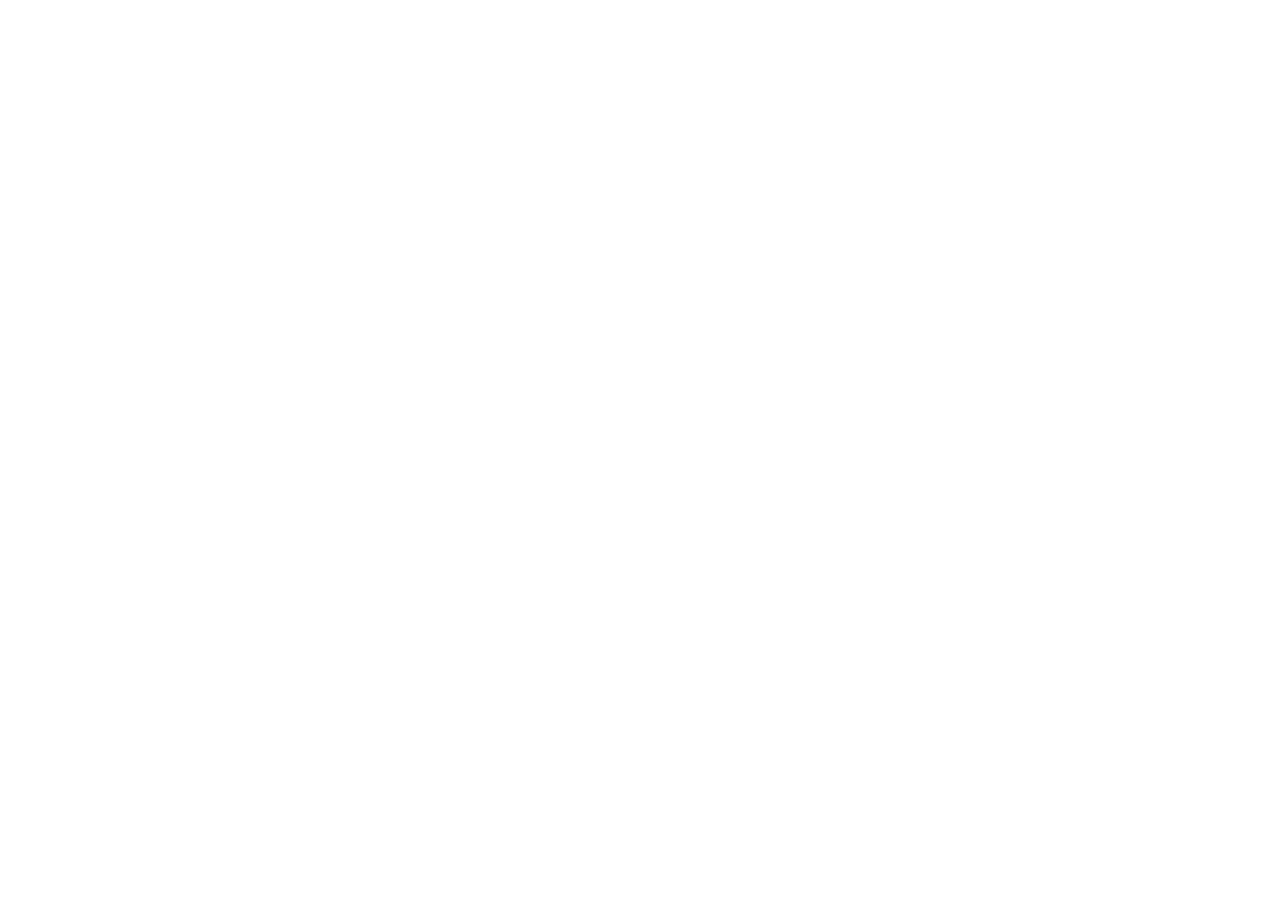
==== index.html @ 88612190 "[REFACTOR] Create HTML structure close #11" ====
<!DOCTYPE html>
<html lang="en">
  <head>
    <meta charset="UTF-8" />
    <meta name="viewport" content="width=device-width, initial-scale=1.0" />
    <meta name="author" content="Team 2 TomorrowDevs" />
    <meta
      name="keywords"
      content="image, categories, image categorizer, cat, jpg, png, images, browse images"
    />
    <meta
      name="description"
      content="Upload your photos, and let CAT.Image analyze it."
    />
    <!-- OG Tags -->
    <meta property="og:locale" content="en" />
    <meta property="og:type" content="article" />
    <meta property="og:title" content="Cat.Image | The image categorizer" />
    <meta
      property="og:description"
      content="Upload your photos, and let CAT.Image analyze it."
    />
    <meta property="og:url" content="#" />
    <meta
      property="og:image"
      content="assets/images/graphics/app_manifest.jpg"
    />
    <meta property="og:site_name" content="Cat.Image | The image categorizer" />
    <!-- Twitter Card -->
    <meta name="twitter:card" content="large_image" />
    <meta name="twitter:site" content="@TomorrowDevs" />
    <meta name="twitter:creator" content="@TomorrowDevs" />
    <meta http-equiv="X-UA-Compatible" content="ie=edge" />
    <meta charset="UTF-8" />
    <link rel="canonical" href="#" />
    <link rel="icon" href="assets/icons/logo.svg" />
    <link rel="preload" href="css/main.css" as="style" />
    <link rel="stylesheet" href="css/main.css" />
    <title>Cat.Image | The image categorizer</title>
  </head>
  <body></body>
</html>
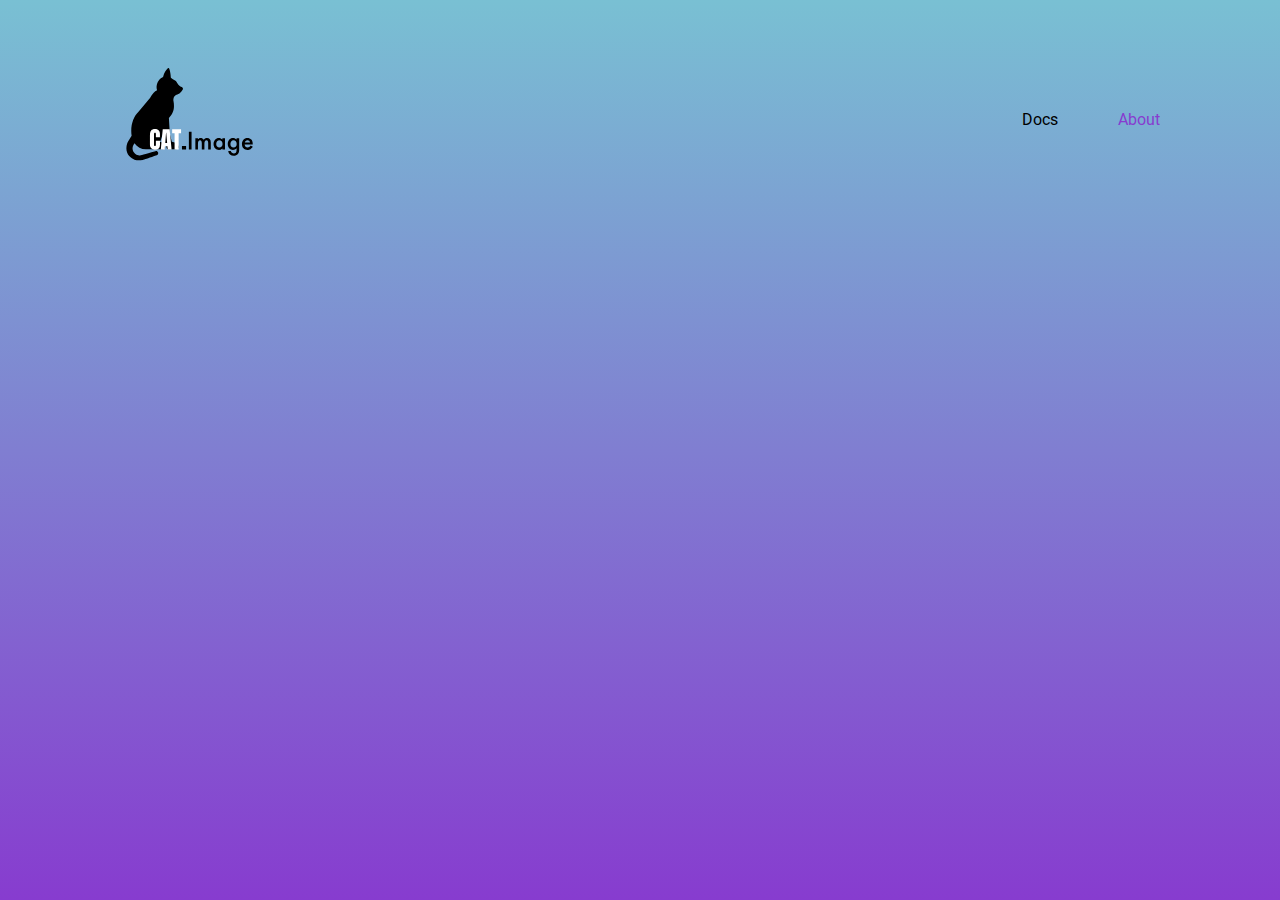
==== commit c85b58f2: "[FEAT] Landing Page - add navbar links; closes #4" ====
--- a/index.html
+++ b/index.html
@@ -38,5 +38,16 @@
     <link rel="stylesheet" href="css/main.css" />
     <title>Cat.Image | The image categorizer</title>
   </head>
-  <body></body>
+  <body>
+    <nav class="index-nav">
+      <div class="index-nav__logo">
+        <img class="logo" src="assets/icons/logo.svg" alt="CAT.Image logo" />
+      </div>
+      
+      <ul class="index-nav__links">
+        <li><a href="#">Docs</a></li>
+        <li><a href="/pages/about.html" class="current">About</a></li>
+      </ul>
+    </nav>
+  </body>
 </html>
--- a/css/main.css
+++ b/css/main.css
@@ -0,0 +1,8 @@
+@import "fonts.css";
+@import "reset.css";
+@import "utilities.css";
+
+/* CSS FOR THE PAGES */
+@import "pages/index.css";
+@import "pages/about.css";
+@import "pages/select_file.css";
--- a/css/main.css
+++ b/css/main.css
@@ -0,0 +1,8 @@
+@import "fonts.css";
+@import "reset.css";
+@import "utilities.css";
+
+/* CSS FOR THE PAGES */
+@import "pages/index.css";
+@import "pages/about.css";
+@import "pages/select_file.css";
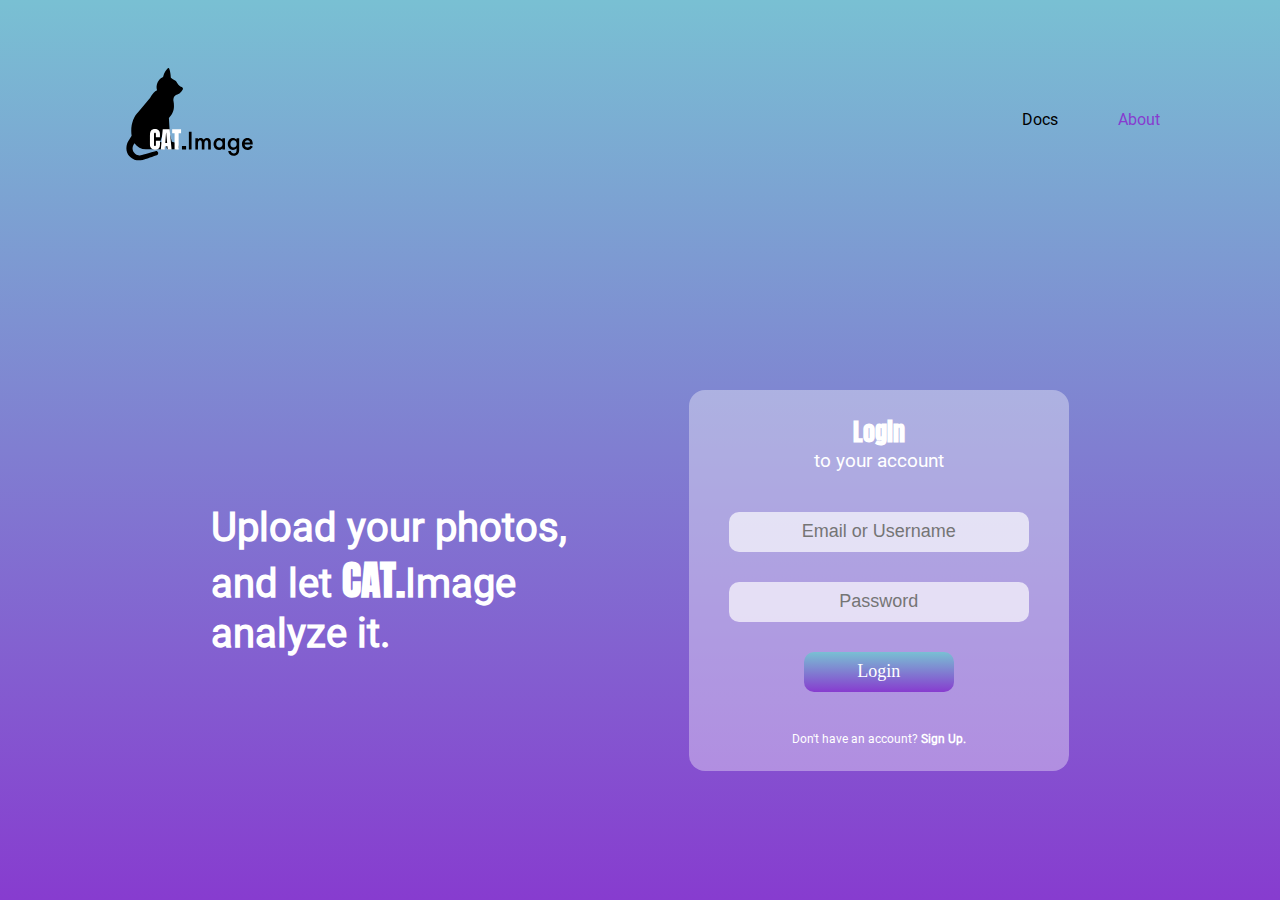
==== commit d57d5cbc: "[FEAT] Landing Page - Main Content; closes #5" ====
--- a/index.html
+++ b/index.html
@@ -39,6 +39,7 @@
     <title>Cat.Image | The image categorizer</title>
   </head>
   <body>
+    <!-- NAVBAR -->
     <nav class="index-nav">
       <div class="index-nav__logo">
         <img class="logo" src="assets/icons/logo.svg" alt="CAT.Image logo" />
@@ -49,5 +50,31 @@
         <li><a href="/pages/about.html" class="current">About</a></li>
       </ul>
     </nav>
+
+    <!-- MAIN CONTENT -->
+    <main class="index-main">
+      <div class="index-main__jumbotron">
+        <h1 class="index-main__jumbotron__title">
+          <div>Upload your photos,</div>
+          <div>and let <span>CAT.</span>Image</div>
+          <div>analyze it.</div>
+        </h1>
+      </div>
+      <div class="index-main__login">
+        <h2 class="index-main__login__title">Login</h2>
+        <h3 class="index-main__login__subtitle">to your account</h3>
+        <form action="" class="index-main__login__form">
+          <input type="text" placeholder="Email or Username">
+          <input type="password" placeholder="Password">
+          <button class="btn index-main__login__form__button" type="submit">Login</button>
+        </form>
+        <h4 class="index-main__login__sign-up">Don't have an account? <a href="#">Sign Up.</a></h4>
+      </div>
+    </main>
+
+    <footer class="index-footer">
+      <!-- <h5 class="index-footer__powered">POWERED BY</h5>
+      <img class="index-footer__logo" src="assets/icons/tdevs-logo.png" alt="logo tomorrowDevs"> -->
+    </footer>
   </body>
 </html>
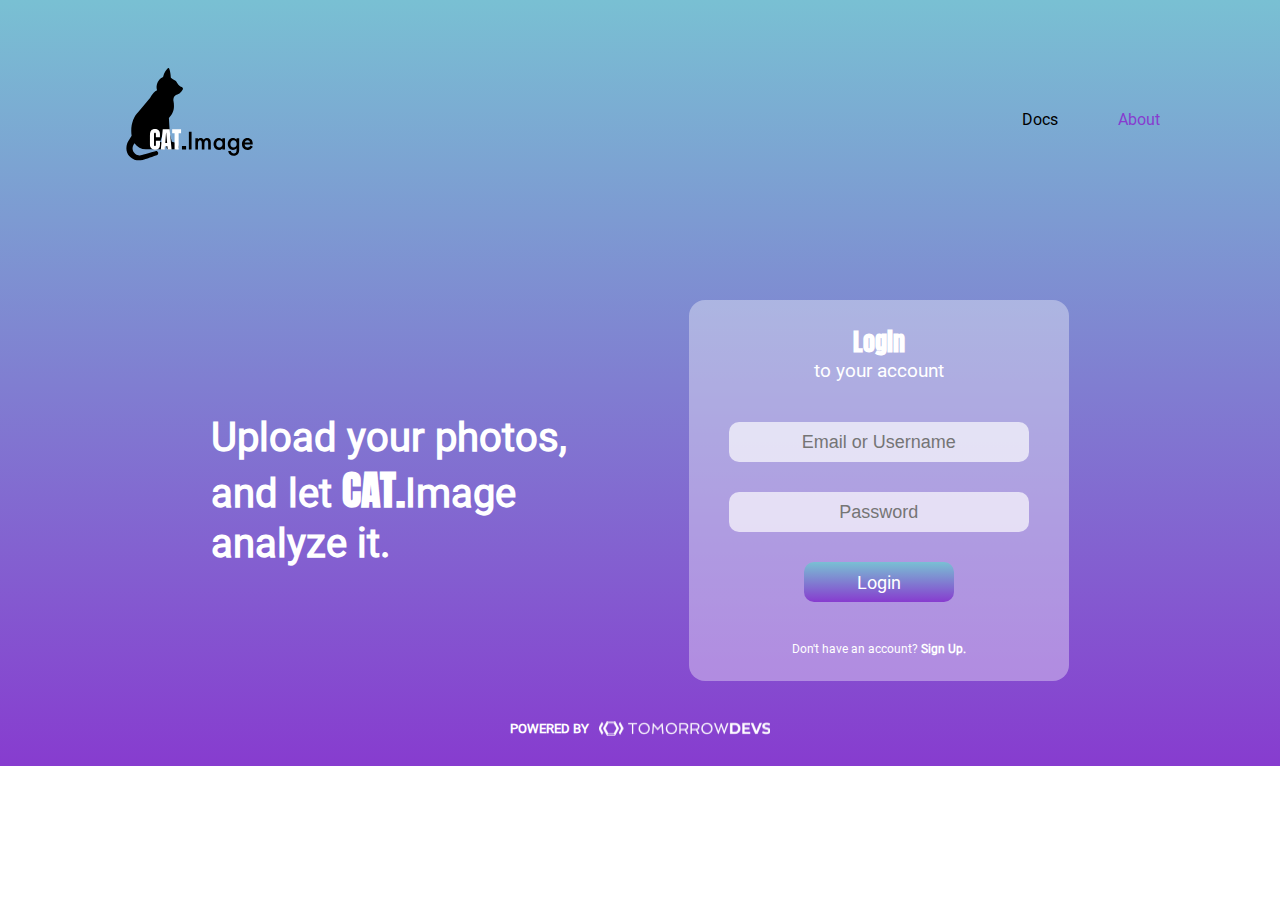
==== commit 38f8f47a: "[FEAT] Create the login fetch close #44" ====
--- a/index.html
+++ b/index.html
@@ -38,13 +38,13 @@
     <link rel="stylesheet" href="css/main.css" />
     <title>Cat.Image | The image categorizer</title>
   </head>
-  <body>
+  <body class="index-body">
     <!-- NAVBAR -->
     <nav class="index-nav">
       <div class="index-nav__logo">
         <img class="logo" src="assets/icons/logo.svg" alt="CAT.Image logo" />
       </div>
-      
+
       <ul class="index-nav__links">
         <li><a href="#">Docs</a></li>
         <li><a href="/pages/about.html" class="current">About</a></li>
@@ -63,18 +63,44 @@
       <div class="index-main__login">
         <h2 class="index-main__login__title">Login</h2>
         <h3 class="index-main__login__subtitle">to your account</h3>
-        <form action="" class="index-main__login__form">
-          <input type="text" placeholder="Email or Username">
-          <input type="password" placeholder="Password">
-          <button class="btn index-main__login__form__button" type="submit">Login</button>
+        <form
+          action=""
+          id="index-main__login__form"
+          method="POST"
+          class="index-main__login__form"
+        >
+          <input
+            type="text"
+            id="username"
+            name="username"
+            placeholder="Email or Username"
+          />
+          <label id="usernameLabel" for="username"></label>
+          <input
+            type="password"
+            id="password"
+            name="password"
+            placeholder="Password"
+          />
+          <label id="passwordLabel" for="password"></label>
+          <button class="btn index-main__login__form__button" type="submit">
+            Login
+          </button>
         </form>
-        <h4 class="index-main__login__sign-up">Don't have an account? <a href="#">Sign Up.</a></h4>
+        <h4 class="index-main__login__sign-up">
+          Don't have an account? <a href="#">Sign Up.</a>
+        </h4>
       </div>
     </main>
 
     <footer class="index-footer">
-      <!-- <h5 class="index-footer__powered">POWERED BY</h5>
-      <img class="index-footer__logo" src="assets/icons/tdevs-logo.png" alt="logo tomorrowDevs"> -->
+      <h5 class="index-footer__powered">POWERED BY</h5>
+      <img
+        class="index-footer__logo"
+        src="assets/icons/tdevs-logo.png"
+        alt="logo tomorrowDevs"
+      />
     </footer>
+    <script src="js/login.js"></script>
   </body>
 </html>
